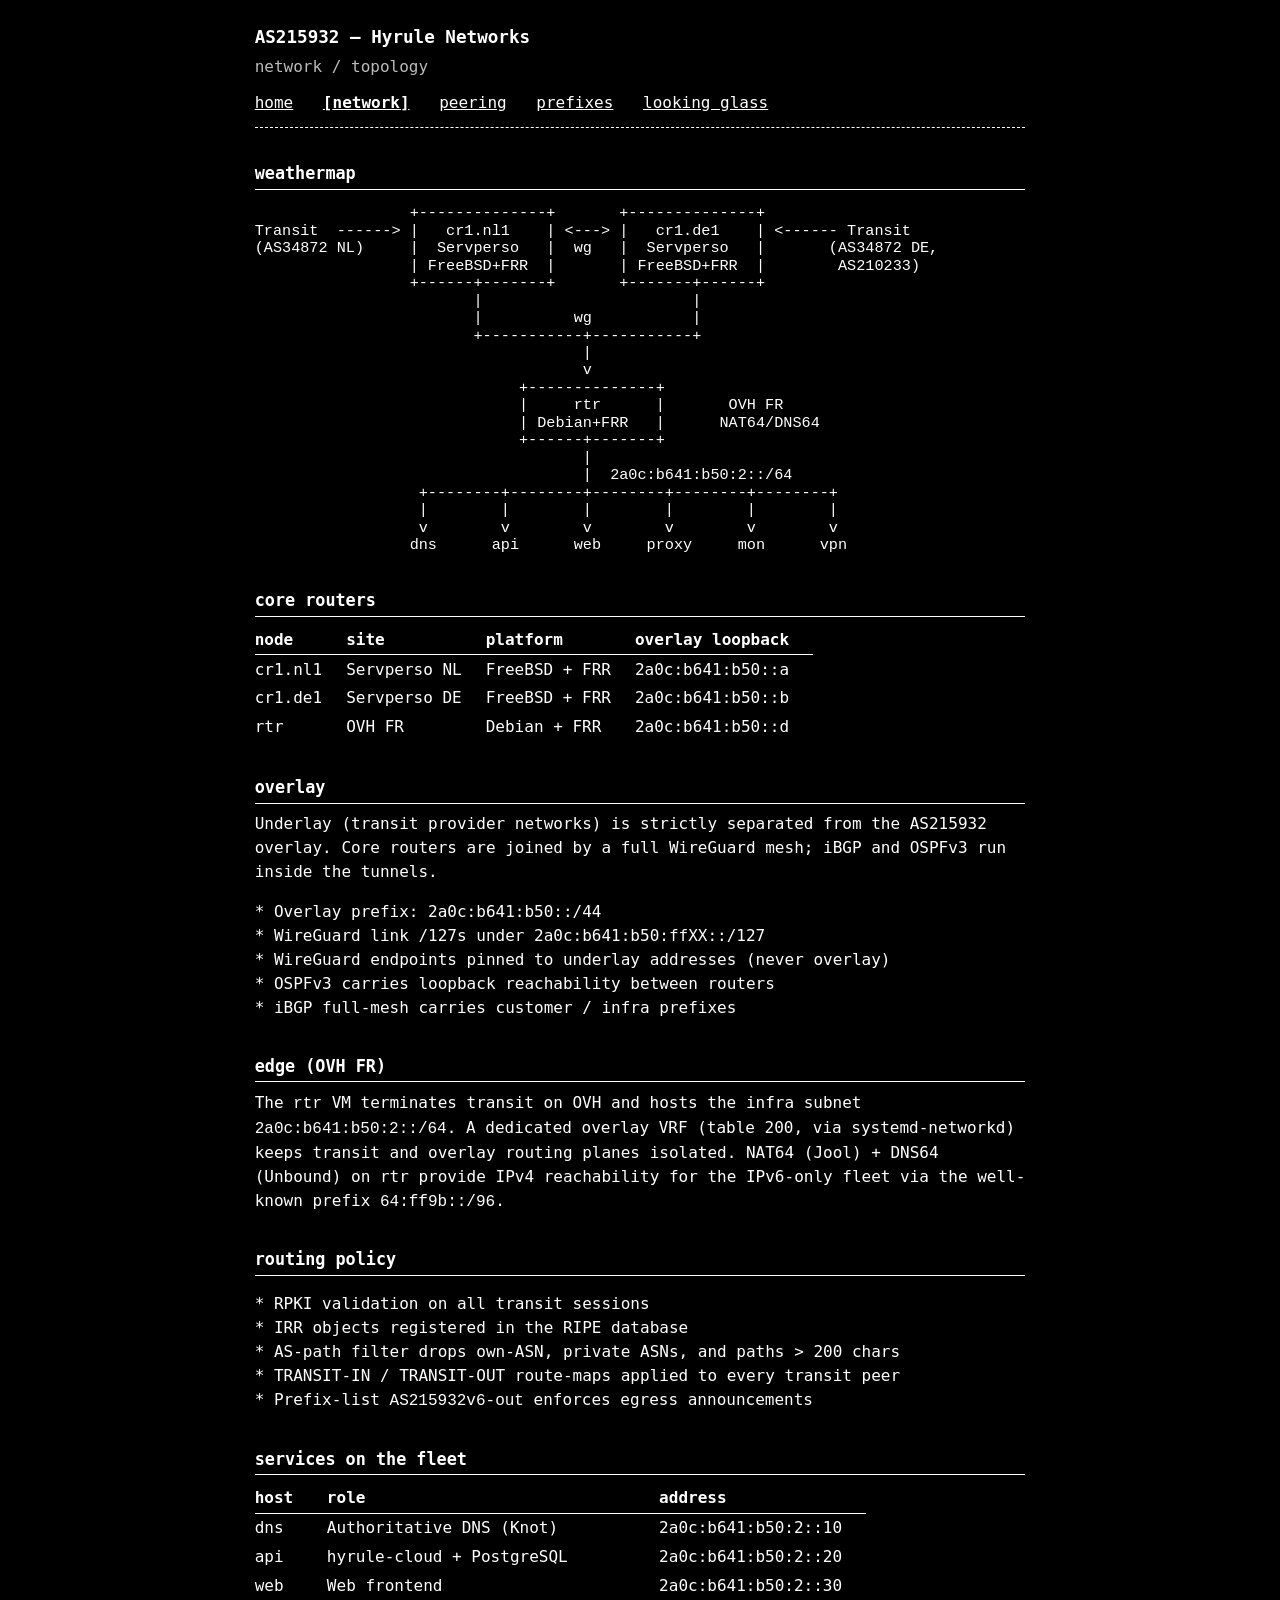
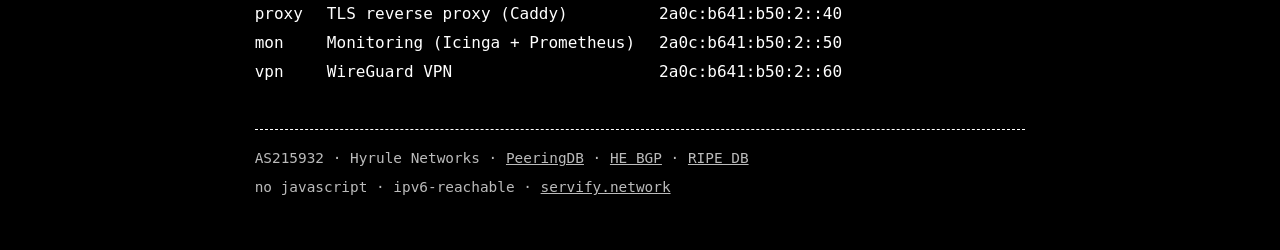
==== network.html @ 6faf5159 "initial import: static ASN info site for as215932.net Plain HTML + CSS. No JS, no webfonts, no remot" ====
<!DOCTYPE html>
<html lang="en">
<head>
    <meta charset="utf-8">
    <meta name="viewport" content="width=device-width, initial-scale=1">
    <meta name="color-scheme" content="dark">
    <meta name="description" content="AS215932 network topology: core routers, WireGuard overlay, edge, routing stack.">
    <title>network -- AS215932</title>
    <link rel="stylesheet" href="/style.css">
</head>
<body>
    <header class="site">
        <h1>AS215932 &mdash; Hyrule Networks</h1>
        <p class="tag">network / topology</p>
        <nav class="menu" aria-label="primary">
            <ul>
                <li><a href="/">home</a></li>
                <li><a href="/network" aria-current="page">network</a></li>
                <li><a href="/peering">peering</a></li>
                <li><a href="/prefixes">prefixes</a></li>
                <li><a href="/lg">looking glass</a></li>
            </ul>
        </nav>
    </header>

    <main>
        <h2>weathermap</h2>
<pre class="weathermap" aria-label="ASCII weathermap">
                 +--------------+       +--------------+
Transit  ------&gt; |   cr1.nl1    | &lt;---&gt; |   cr1.de1    | &lt;------ Transit
(AS34872 NL)     |  Servperso   |  wg   |  Servperso   |       (AS34872 DE,
                 | FreeBSD+FRR  |       | FreeBSD+FRR  |        AS210233)
                 +------+-------+       +-------+------+
                        |                       |
                        |          wg           |
                        +-----------+-----------+
                                    |
                                    v
                             +--------------+
                             |     rtr      |       OVH FR
                             | Debian+FRR   |      NAT64/DNS64
                             +------+-------+
                                    |
                                    |  2a0c:b641:b50:2::/64
                  +--------+--------+--------+--------+--------+
                  |        |        |        |        |        |
                  v        v        v        v        v        v
                 dns      api      web     proxy     mon      vpn
</pre>

        <h2>core routers</h2>
        <table>
            <tr><th>node</th><th>site</th><th>platform</th><th>overlay loopback</th></tr>
            <tr><td>cr1.nl1</td><td>Servperso NL</td><td>FreeBSD + FRR</td><td>2a0c:b641:b50::a</td></tr>
            <tr><td>cr1.de1</td><td>Servperso DE</td><td>FreeBSD + FRR</td><td>2a0c:b641:b50::b</td></tr>
            <tr><td>rtr</td><td>OVH FR</td><td>Debian + FRR</td><td>2a0c:b641:b50::d</td></tr>
        </table>

        <h2>overlay</h2>
        <p>Underlay (transit provider networks) is strictly separated from
        the AS215932 overlay. Core routers are joined by a full WireGuard
        mesh; iBGP and OSPFv3 run inside the tunnels.</p>
        <ul class="plain">
            <li>Overlay prefix: 2a0c:b641:b50::/44</li>
            <li>WireGuard link /127s under 2a0c:b641:b50:ffXX::/127</li>
            <li>WireGuard endpoints pinned to underlay addresses (never overlay)</li>
            <li>OSPFv3 carries loopback reachability between routers</li>
            <li>iBGP full-mesh carries customer / infra prefixes</li>
        </ul>

        <h2>edge (OVH FR)</h2>
        <p>The <code>rtr</code> VM terminates transit on OVH and hosts the
        infra subnet <code>2a0c:b641:b50:2::/64</code>. A dedicated overlay
        VRF (table 200, via systemd-networkd) keeps transit and overlay
        routing planes isolated. NAT64 (Jool) + DNS64 (Unbound) on rtr
        provide IPv4 reachability for the IPv6-only fleet via the
        well-known prefix <code>64:ff9b::/96</code>.</p>

        <h2>routing policy</h2>
        <ul class="plain">
            <li>RPKI validation on all transit sessions</li>
            <li>IRR objects registered in the RIPE database</li>
            <li>AS-path filter drops own-ASN, private ASNs, and paths &gt; 200 chars</li>
            <li>TRANSIT-IN / TRANSIT-OUT route-maps applied to every transit peer</li>
            <li>Prefix-list <code>AS215932v6-out</code> enforces egress announcements</li>
        </ul>

        <h2>services on the fleet</h2>
        <table>
            <tr><th>host</th><th>role</th><th>address</th></tr>
            <tr><td>dns</td><td>Authoritative DNS (Knot)</td><td>2a0c:b641:b50:2::10</td></tr>
            <tr><td>api</td><td>hyrule-cloud + PostgreSQL</td><td>2a0c:b641:b50:2::20</td></tr>
            <tr><td>web</td><td>Web frontend</td><td>2a0c:b641:b50:2::30</td></tr>
            <tr><td>proxy</td><td>TLS reverse proxy (Caddy)</td><td>2a0c:b641:b50:2::40</td></tr>
            <tr><td>mon</td><td>Monitoring (Icinga + Prometheus)</td><td>2a0c:b641:b50:2::50</td></tr>
            <tr><td>vpn</td><td>WireGuard VPN</td><td>2a0c:b641:b50:2::60</td></tr>
        </table>
    </main>

    <footer class="site">
        <p>AS215932 &middot; Hyrule Networks &middot;
           <a href="https://www.peeringdb.com/asn/215932">PeeringDB</a> &middot;
           <a href="https://bgp.he.net/AS215932">HE BGP</a> &middot;
           <a href="https://apps.db.ripe.net/db-web-ui/query?searchtext=AS215932">RIPE DB</a></p>
        <p>no javascript &middot; ipv6-reachable &middot;
           <a href="https://servify.network/">servify.network</a></p>
    </footer>
</body>
</html>
---- style.css ----
/* as215932.net — black background, white text, monospace, ~80ch.
   No JS, no webfonts, no remote assets. Tor Browser "Safest" friendly. */

html, body {
    background: #000;
    color: #fff;
    margin: 0;
    padding: 0;
    font-family: ui-monospace, "SFMono-Regular", Menlo, Consolas,
                 "DejaVu Sans Mono", "Liberation Mono", monospace;
    font-size: 16px;
    line-height: 1.5;
}

body {
    max-width: 80ch;
    margin: 0 auto;
    padding: 1.5em 1em 3em;
}

a {
    color: #fff;
    text-decoration: underline;
}

a:hover, a:focus {
    background: #fff;
    color: #000;
    outline: none;
}

header.site {
    border-bottom: 1px dashed #fff;
    padding-bottom: 0.75em;
    margin-bottom: 1.5em;
}

header.site h1 {
    margin: 0 0 0.25em 0;
    font-size: 1.1em;
    font-weight: bold;
}

header.site p.tag {
    margin: 0;
    color: #bbb;
}

nav.menu {
    margin-top: 0.75em;
}

nav.menu ul {
    list-style: none;
    padding: 0;
    margin: 0;
}

nav.menu li {
    display: inline-block;
    margin-right: 1.25em;
}

nav.menu li:last-child {
    margin-right: 0;
}

nav.menu a[aria-current="page"] {
    font-weight: bold;
}

nav.menu a[aria-current="page"]::before { content: "["; }
nav.menu a[aria-current="page"]::after  { content: "]"; }

h2 {
    font-size: 1.05em;
    margin: 2em 0 0.5em 0;
    border-bottom: 1px solid #fff;
    padding-bottom: 0.15em;
}

h3 {
    font-size: 1em;
    margin: 1.25em 0 0.35em 0;
}

p { margin: 0.5em 0; }

pre {
    font-size: 0.95em;
    overflow-x: auto;
    white-space: pre;
    margin: 1em 0;
}

pre.weathermap { line-height: 1.15; }

table {
    border-collapse: collapse;
    margin: 0.5em 0 1em 0;
}

th, td {
    padding: 0.15em 1.5em 0.15em 0;
    text-align: left;
    vertical-align: top;
}

th {
    border-bottom: 1px solid #fff;
    font-weight: bold;
}

ul.plain {
    list-style: none;
    padding-left: 1.25em;
}

ul.plain li::before {
    content: "*  ";
    margin-left: -1.25em;
}

hr {
    border: none;
    border-top: 1px dashed #fff;
    margin: 1.5em 0;
}

footer.site {
    margin-top: 3em;
    border-top: 1px dashed #fff;
    padding-top: 0.75em;
    color: #bbb;
    font-size: 0.9em;
}

footer.site a { color: #bbb; }

.noc { white-space: nowrap; }
.muted { color: #bbb; }
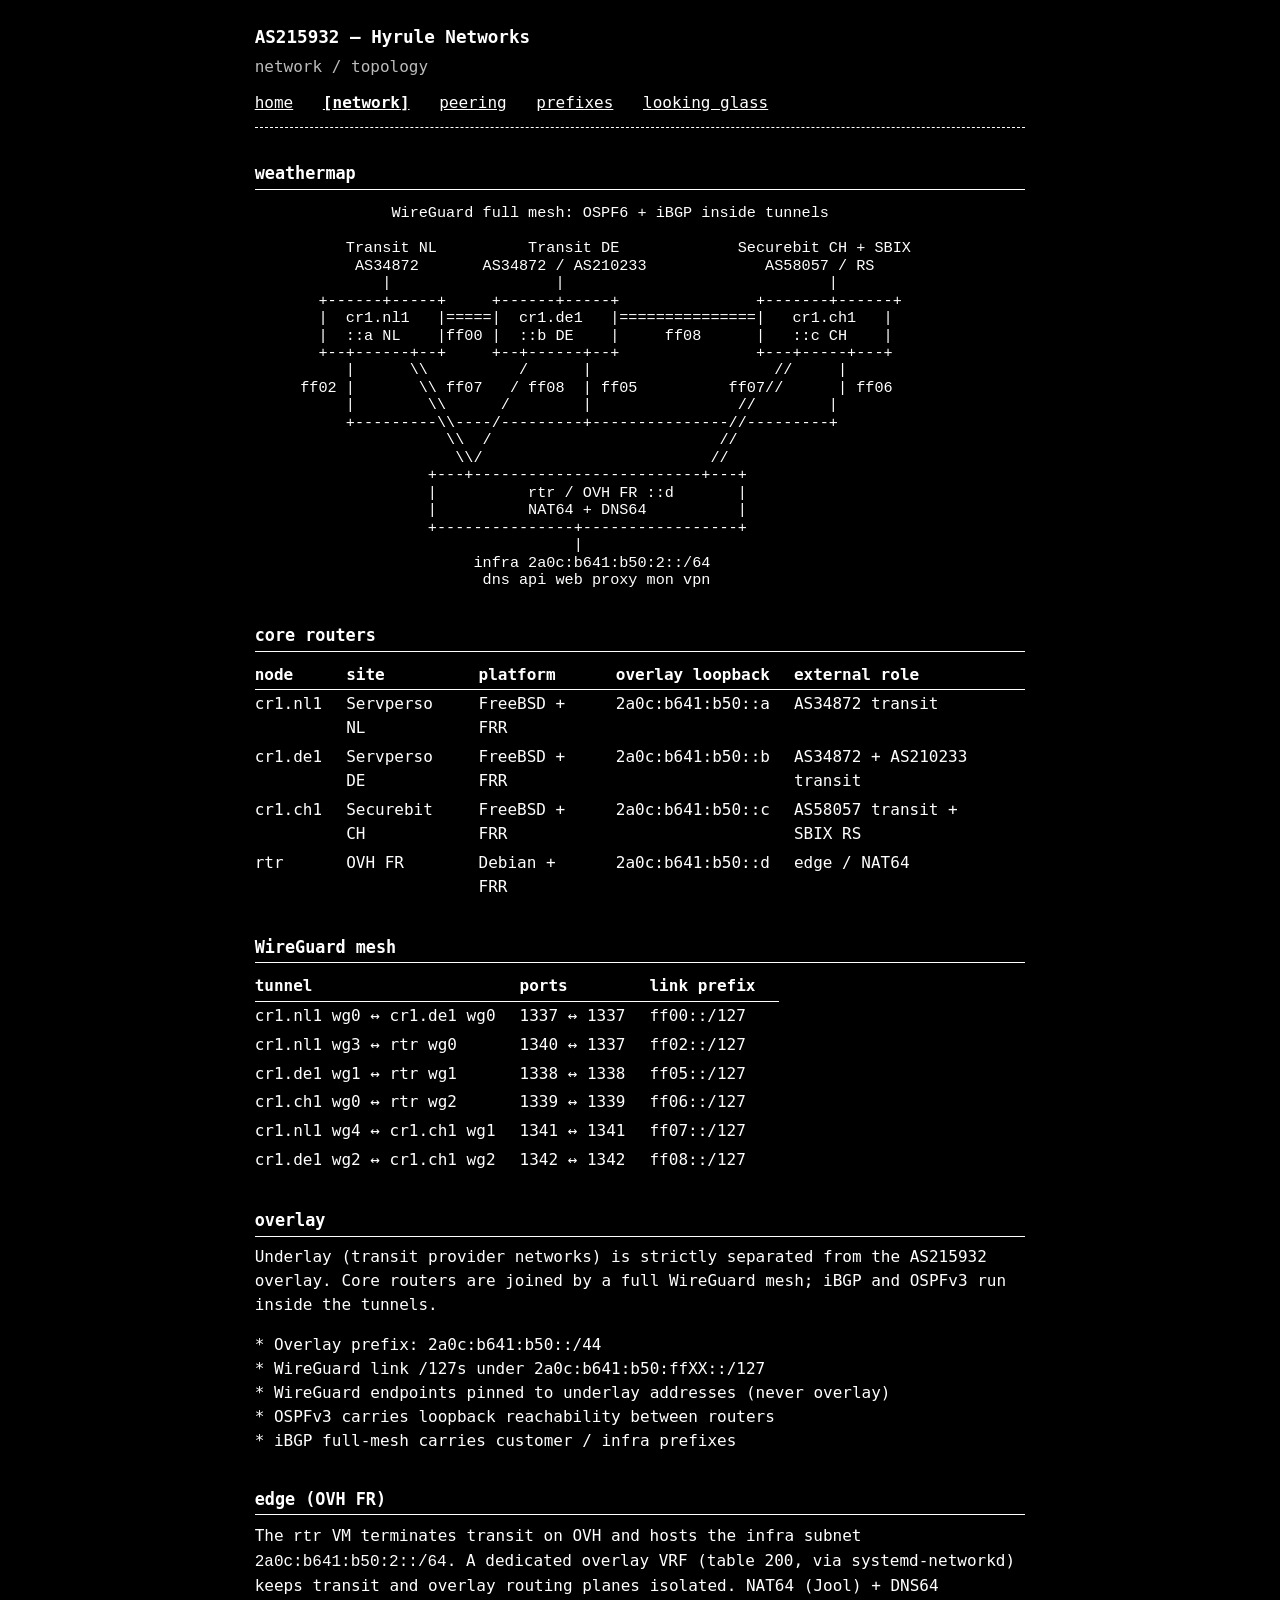
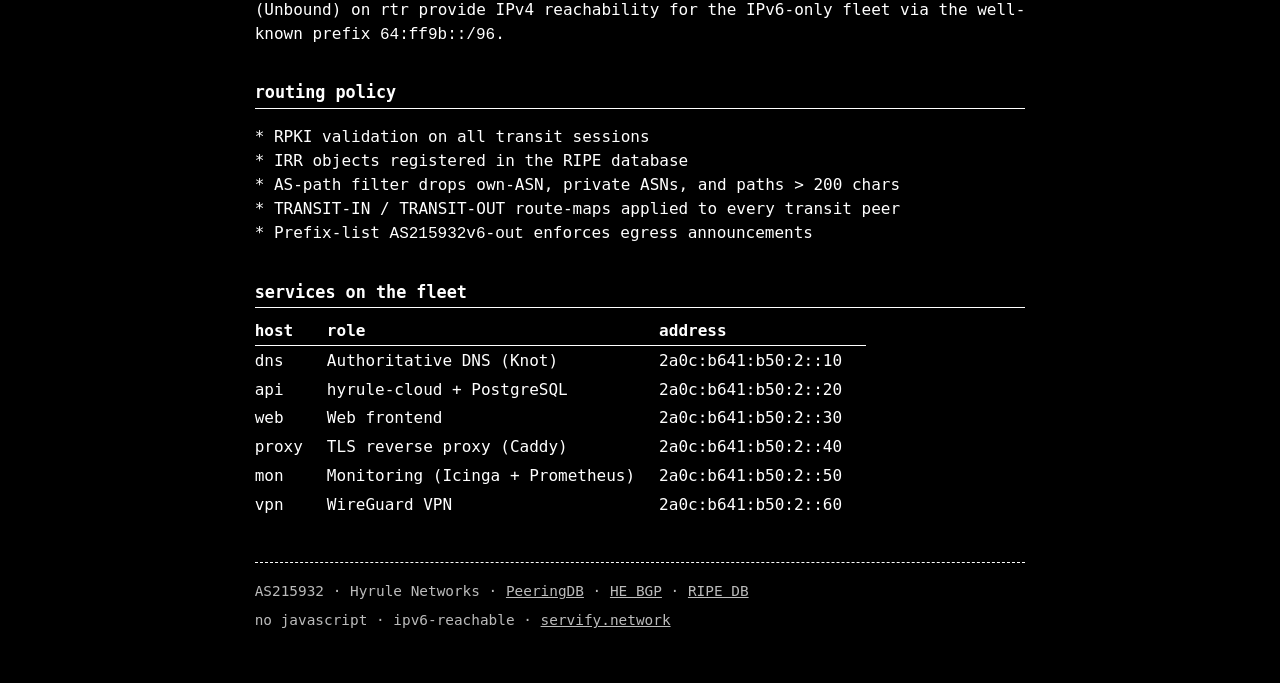
==== commit 1fcf30d5: "docs: update CH topology and peering Show cr1-ch1, Securebit transit, SBIX route-server status, and " ====
--- a/network.html
+++ b/network.html
@@ -26,34 +26,48 @@
     <main>
         <h2>weathermap</h2>
 <pre class="weathermap" aria-label="ASCII weathermap">
-                 +--------------+       +--------------+
-Transit  ------&gt; |   cr1.nl1    | &lt;---&gt; |   cr1.de1    | &lt;------ Transit
-(AS34872 NL)     |  Servperso   |  wg   |  Servperso   |       (AS34872 DE,
-                 | FreeBSD+FRR  |       | FreeBSD+FRR  |        AS210233)
-                 +------+-------+       +-------+------+
-                        |                       |
-                        |          wg           |
-                        +-----------+-----------+
-                                    |
-                                    v
-                             +--------------+
-                             |     rtr      |       OVH FR
-                             | Debian+FRR   |      NAT64/DNS64
-                             +------+-------+
-                                    |
-                                    |  2a0c:b641:b50:2::/64
-                  +--------+--------+--------+--------+--------+
-                  |        |        |        |        |        |
-                  v        v        v        v        v        v
-                 dns      api      web     proxy     mon      vpn
+               WireGuard full mesh: OSPF6 + iBGP inside tunnels
+
+          Transit NL          Transit DE             Securebit CH + SBIX
+           AS34872       AS34872 / AS210233             AS58057 / RS
+              |                  |                             |
+       +------+-----+     +------+-----+               +-------+------+
+       |  cr1.nl1   |=====|  cr1.de1   |===============|   cr1.ch1   |
+       |  ::a NL    |ff00 |  ::b DE    |     ff08      |   ::c CH    |
+       +--+------+--+     +--+------+--+               +---+-----+---+
+          |      \\          /      |                    //     |
+     ff02 |       \\ ff07   / ff08  | ff05          ff07//      | ff06
+          |        \\      /        |                //        |
+          +---------\\----/---------+---------------//---------+
+                     \\  /                         //
+                      \\/                         //
+                   +---+-------------------------+---+
+                   |          rtr / OVH FR ::d       |
+                   |          NAT64 + DNS64          |
+                   +---------------+-----------------+
+                                   |
+                        infra 2a0c:b641:b50:2::/64
+                         dns api web proxy mon vpn
 </pre>
 
         <h2>core routers</h2>
         <table>
-            <tr><th>node</th><th>site</th><th>platform</th><th>overlay loopback</th></tr>
-            <tr><td>cr1.nl1</td><td>Servperso NL</td><td>FreeBSD + FRR</td><td>2a0c:b641:b50::a</td></tr>
-            <tr><td>cr1.de1</td><td>Servperso DE</td><td>FreeBSD + FRR</td><td>2a0c:b641:b50::b</td></tr>
-            <tr><td>rtr</td><td>OVH FR</td><td>Debian + FRR</td><td>2a0c:b641:b50::d</td></tr>
+            <tr><th>node</th><th>site</th><th>platform</th><th>overlay loopback</th><th>external role</th></tr>
+            <tr><td>cr1.nl1</td><td>Servperso NL</td><td>FreeBSD + FRR</td><td>2a0c:b641:b50::a</td><td>AS34872 transit</td></tr>
+            <tr><td>cr1.de1</td><td>Servperso DE</td><td>FreeBSD + FRR</td><td>2a0c:b641:b50::b</td><td>AS34872 + AS210233 transit</td></tr>
+            <tr><td>cr1.ch1</td><td>Securebit CH</td><td>FreeBSD + FRR</td><td>2a0c:b641:b50::c</td><td>AS58057 transit + SBIX RS</td></tr>
+            <tr><td>rtr</td><td>OVH FR</td><td>Debian + FRR</td><td>2a0c:b641:b50::d</td><td>edge / NAT64</td></tr>
+        </table>
+
+        <h2>WireGuard mesh</h2>
+        <table>
+            <tr><th>tunnel</th><th>ports</th><th>link prefix</th></tr>
+            <tr><td>cr1.nl1 wg0 ↔ cr1.de1 wg0</td><td>1337 ↔ 1337</td><td>ff00::/127</td></tr>
+            <tr><td>cr1.nl1 wg3 ↔ rtr wg0</td><td>1340 ↔ 1337</td><td>ff02::/127</td></tr>
+            <tr><td>cr1.de1 wg1 ↔ rtr wg1</td><td>1338 ↔ 1338</td><td>ff05::/127</td></tr>
+            <tr><td>cr1.ch1 wg0 ↔ rtr wg2</td><td>1339 ↔ 1339</td><td>ff06::/127</td></tr>
+            <tr><td>cr1.nl1 wg4 ↔ cr1.ch1 wg1</td><td>1341 ↔ 1341</td><td>ff07::/127</td></tr>
+            <tr><td>cr1.de1 wg2 ↔ cr1.ch1 wg2</td><td>1342 ↔ 1342</td><td>ff08::/127</td></tr>
         </table>
 
         <h2>overlay</h2>
